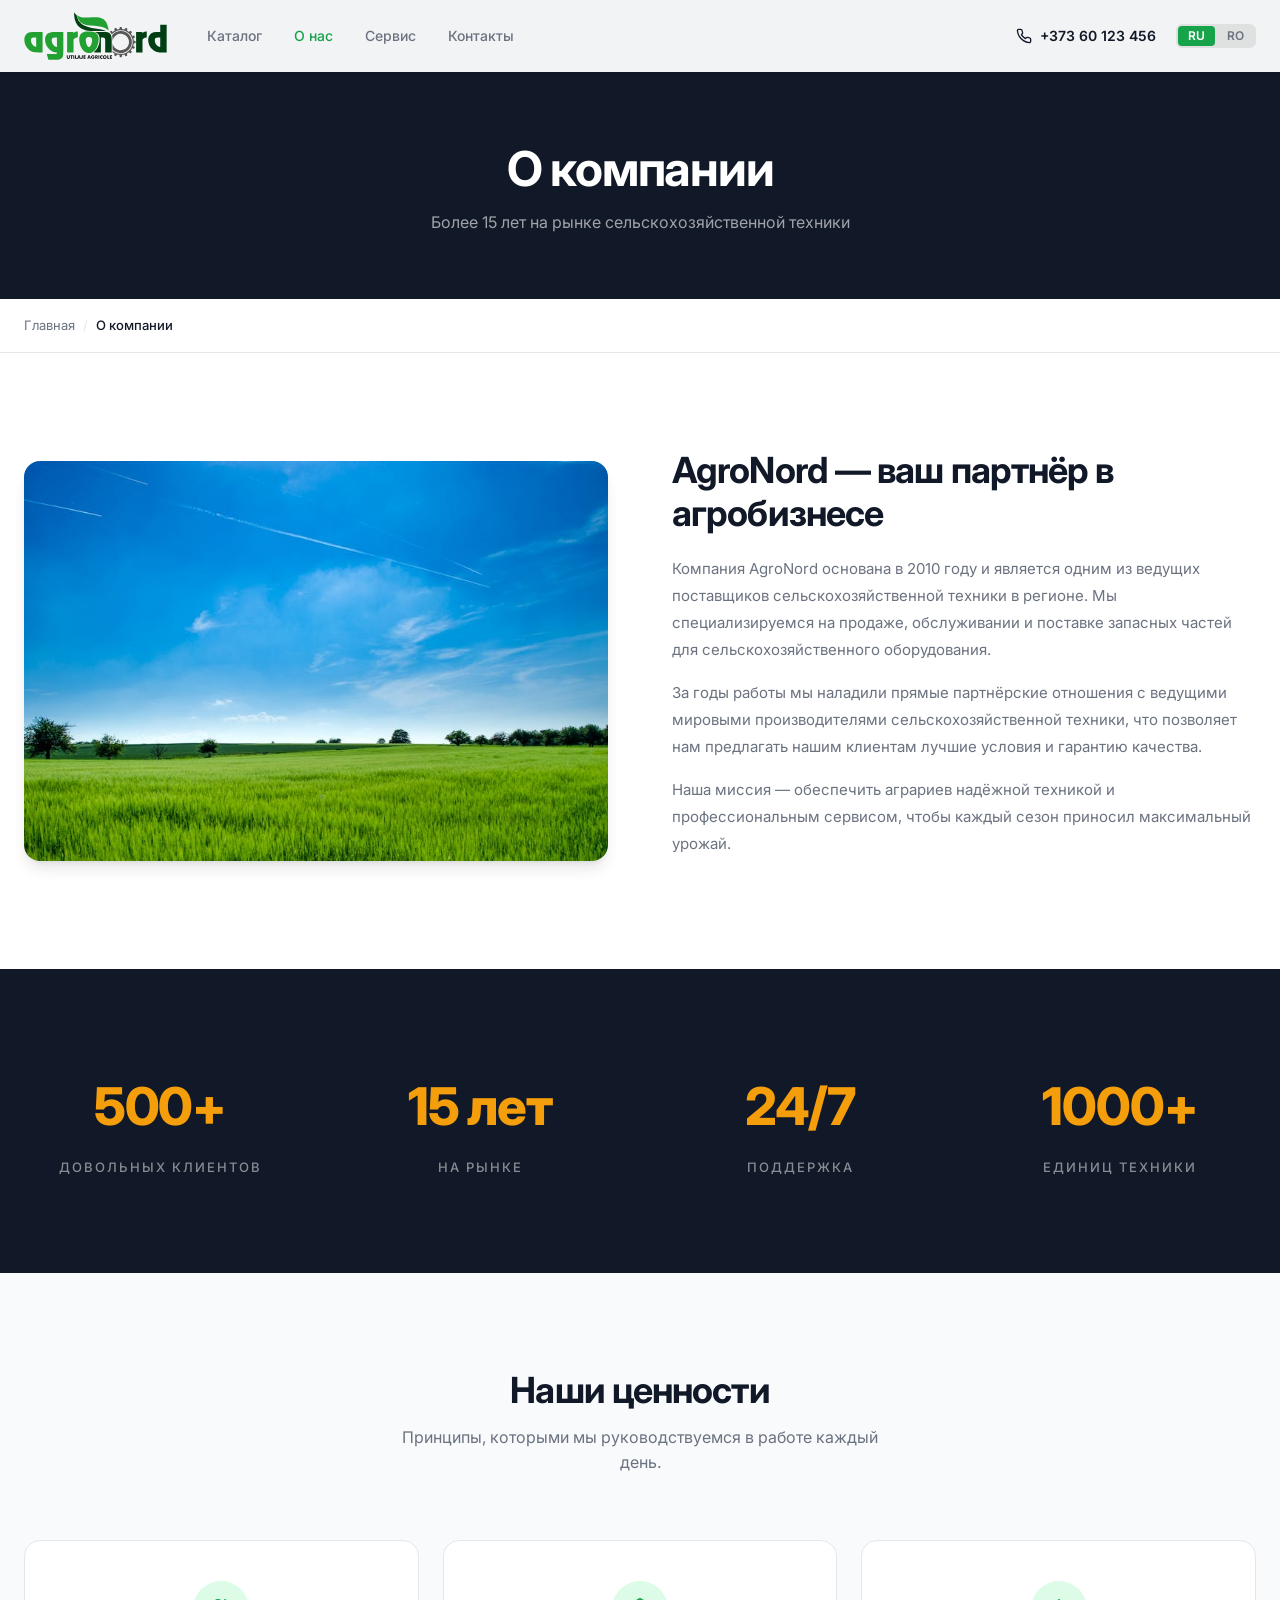
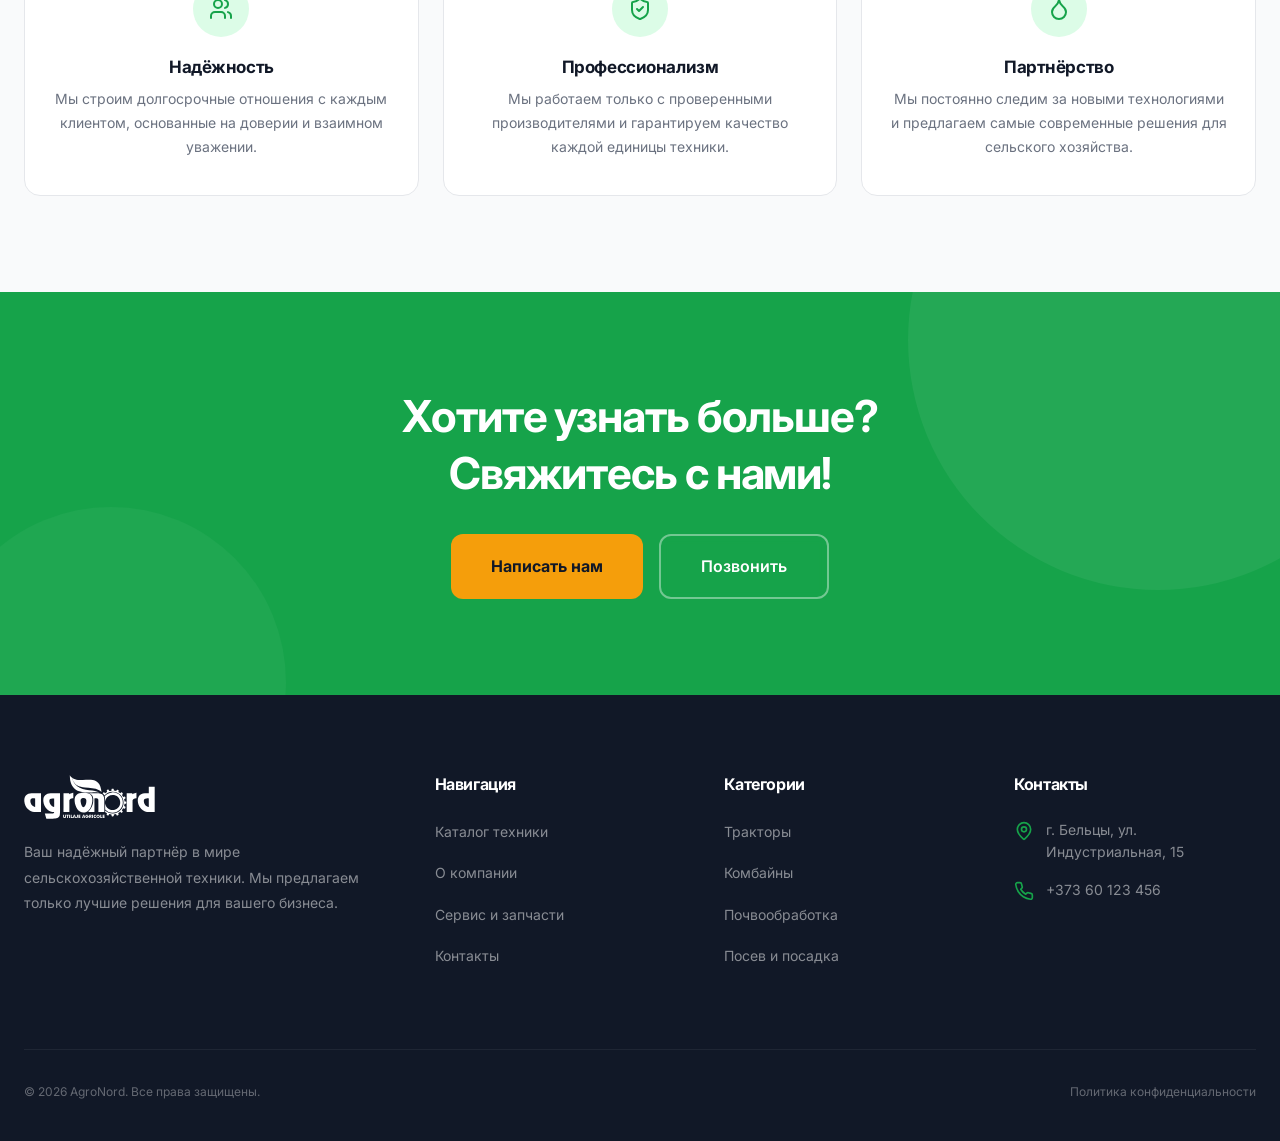
==== about.html @ 4e58a5f3 "Add files via upload" ====
<!DOCTYPE html>
<html lang="ru">
<head>
  <meta charset="UTF-8" />
  <meta name="viewport" content="width=device-width, initial-scale=1.0" />
  <title>О компании — AgroNord</title>
  <meta name="description" content="AgroNord — надёжный поставщик сельскохозяйственной техники. Узнайте о нашей компании, ценностях и опыте.">
  <link rel="icon" href="/public/logo.svg" type="image/svg+xml">
  <link rel="stylesheet" href="/css/style.css" />
</head>
<body>

  <!-- Header -->
  <header class="header scrolled" id="header">
    <div class="container header-inner">
      <div style="display:flex;align-items:center;gap:40px;">
        <a href="/" class="header-logo"><img src="/public/logo.svg" alt="AgroNord" /></a>
        <nav class="header-nav">
          <a href="/catalog.html" data-i18n="nav.catalog">Каталог</a>
          <a href="/about.html" style="color:var(--primary);" data-i18n="nav.about">О нас</a>
          <a href="/service.html" data-i18n="nav.service">Сервис</a>
          <a href="/contacts.html" data-i18n="nav.contacts">Контакты</a>
        </nav>
      </div>
      <div class="header-actions">
        <a href="tel:+37360123456" class="header-phone">
          <svg xmlns="http://www.w3.org/2000/svg" width="16" height="16" viewBox="0 0 24 24" fill="none" stroke="currentColor" stroke-width="2" stroke-linecap="round" stroke-linejoin="round"><path d="M22 16.92v3a2 2 0 0 1-2.18 2 19.79 19.79 0 0 1-8.63-3.07 19.5 19.5 0 0 1-6-6 19.79 19.79 0 0 1-3.07-8.67A2 2 0 0 1 4.11 2h3a2 2 0 0 1 2 1.72 12.84 12.84 0 0 0 .7 2.81 2 2 0 0 1-.45 2.11L8.09 9.91a16 16 0 0 0 6 6l1.27-1.27a2 2 0 0 1 2.11-.45 12.84 12.84 0 0 0 2.81.7A2 2 0 0 1 22 16.92z"/></svg>
          +373 60 123 456
        </a>
        <div class="lang-switch">
          <button class="lang-btn active" data-lang="ru">RU</button>
          <button class="lang-btn" data-lang="ro">RO</button>
        </div>
        <button class="menu-toggle" aria-label="Меню">
          <svg class="menu-icon" xmlns="http://www.w3.org/2000/svg" width="24" height="24" viewBox="0 0 24 24" fill="none" stroke="currentColor" stroke-width="2" stroke-linecap="round" stroke-linejoin="round"><line x1="4" x2="20" y1="12" y2="12"/><line x1="4" x2="20" y1="6" y2="6"/><line x1="4" x2="20" y1="18" y2="18"/></svg>
          <svg class="close-icon" style="display:none" xmlns="http://www.w3.org/2000/svg" width="24" height="24" viewBox="0 0 24 24" fill="none" stroke="currentColor" stroke-width="2" stroke-linecap="round" stroke-linejoin="round"><path d="M18 6 6 18"/><path d="m6 6 12 12"/></svg>
        </button>
      </div>
    </div>
    <div class="mobile-menu">
      <a href="/catalog.html" data-i18n="nav.catalog">Каталог</a>
      <a href="/about.html" data-i18n="nav.about">О нас</a>
      <a href="/service.html" data-i18n="nav.service">Сервис</a>
      <a href="/contacts.html" data-i18n="nav.contacts">Контакты</a>
    <div class="lang-switch" style="margin-top:16px;justify-content:center;">
        <button class="lang-btn active" data-lang="ru">RU</button>
        <button class="lang-btn" data-lang="ro">RO</button>
      </div>
    </div>
  </header>

  <main>
    <section class="page-hero">
      <div class="container">
        <h1 class="fade-up" data-i18n="about.title">О компании</h1>
        <p class="fade-up delay-1" data-i18n="about.subtitle">Более 15 лет на рынке сельскохозяйственной техники</p>
      </div>
    </section>

    <div class="breadcrumbs">
      <div class="container">
        <div class="breadcrumbs-list">
          <a href="/" data-i18n="bc.home">Главная</a>
          <span class="sep">/</span>
          <span class="current" data-i18n="about.title">О компании</span>
        </div>
      </div>
    </div>

    <!-- About -->
    <section class="about-section" style="background:var(--white);">
      <div class="container">
        <div class="about-grid">
          <div class="about-image fade-up">
            <img src="img/about-company.jpg" alt="Наша компания" />
          </div>
          <div class="about-text fade-up delay-1">
            <h2>AgroNord — ваш партнёр в агробизнесе</h2>
            <p>Компания AgroNord основана в 2010 году и является одним из ведущих поставщиков сельскохозяйственной техники в регионе. Мы специализируемся на продаже, обслуживании и поставке запасных частей для сельскохозяйственного оборудования.</p>
            <p>За годы работы мы наладили прямые партнёрские отношения с ведущими мировыми производителями сельскохозяйственной техники, что позволяет нам предлагать нашим клиентам лучшие условия и гарантию качества.</p>
            <p>Наша миссия — обеспечить аграриев надёжной техникой и профессиональным сервисом, чтобы каждый сезон приносил максимальный урожай.</p>
          </div>
        </div>
      </div>
    </section>

    <!-- Stats -->
    <section class="stats">
      <div class="container">
        <div class="stats-grid">
          <div class="fade-up">
            <div class="stat-value">500+</div>
            <div class="stat-label" data-i18n="stat.clients">Довольных клиентов</div>
          </div>
          <div class="fade-up delay-1">
            <div class="stat-value" data-i18n="stat.15years">15 лет</div>
            <div class="stat-label" data-i18n="stat.years">На рынке</div>
          </div>
          <div class="fade-up delay-2">
            <div class="stat-value">24/7</div>
            <div class="stat-label" data-i18n="stat.support">Поддержка</div>
          </div>
          <div class="fade-up delay-3">
            <div class="stat-value">1000+</div>
            <div class="stat-label" data-i18n="stat.units">Единиц техники</div>
          </div>
        </div>
      </div>
    </section>

    <!-- Values -->
    <section class="about-section" style="background:var(--bg);">
      <div class="container">
        <div style="text-align:center;margin-bottom:48px;" class="fade-up">
          <h2 style="font-size:clamp(28px,4vw,36px);margin-bottom:12px;" data-i18n="about.values.title">Наши ценности</h2>
          <p style="color:var(--text-light);max-width:500px;margin:0 auto;">Принципы, которыми мы руководствуемся в работе каждый день.</p>
        </div>
        <div class="values-grid">
          <div class="value-card fade-up">
            <div class="value-card-icon">
              <svg xmlns="http://www.w3.org/2000/svg" width="24" height="24" viewBox="0 0 24 24" fill="none" stroke="currentColor" stroke-width="2" stroke-linecap="round" stroke-linejoin="round"><path d="M16 21v-2a4 4 0 0 0-4-4H6a4 4 0 0 0-4 4v2"/><circle cx="9" cy="7" r="4"/><path d="M22 21v-2a4 4 0 0 0-3-3.87"/><path d="M16 3.13a4 4 0 0 1 0 7.75"/></svg>
            </div>
            <h3 data-i18n="about.val1.title">Клиент на первом месте</h3>
            <p>Мы строим долгосрочные отношения с каждым клиентом, основанные на доверии и взаимном уважении.</p>
          </div>
          <div class="value-card fade-up delay-1">
            <div class="value-card-icon">
              <svg xmlns="http://www.w3.org/2000/svg" width="24" height="24" viewBox="0 0 24 24" fill="none" stroke="currentColor" stroke-width="2" stroke-linecap="round" stroke-linejoin="round"><path d="M20 13c0 5-3.5 7.5-7.66 8.95a1 1 0 0 1-.67-.01C7.5 20.5 4 18 4 13V6a1 1 0 0 1 1-1c2 0 4.5-1.2 6.24-2.72a1.17 1.17 0 0 1 1.52 0C14.51 3.81 17 5 19 5a1 1 0 0 1 1 1z"/><path d="m9 12 2 2 4-4"/></svg>
            </div>
            <h3 data-i18n="about.val2.title">Качество и надёжность</h3>
            <p>Мы работаем только с проверенными производителями и гарантируем качество каждой единицы техники.</p>
          </div>
          <div class="value-card fade-up delay-2">
            <div class="value-card-icon">
              <svg xmlns="http://www.w3.org/2000/svg" width="24" height="24" viewBox="0 0 24 24" fill="none" stroke="currentColor" stroke-width="2" stroke-linecap="round" stroke-linejoin="round"><path d="M12 22a7 7 0 0 0 7-7c0-2-1-3.9-3-5.5s-3.5-4-4-6.5c-.5 2.5-2 4.9-4 6.5C6 11.1 5 13 5 15a7 7 0 0 0 7 7z"/></svg>
            </div>
            <h3 data-i18n="about.val3.title">Инновации</h3>
            <p>Мы постоянно следим за новыми технологиями и предлагаем самые современные решения для сельского хозяйства.</p>
          </div>
        </div>
      </div>
    </section>

    <!-- CTA -->
    <section class="cta">
      <div class="container">
        <div class="cta-inner">
          <h2 class="fade-up" data-i18n="about.cta.title" data-i18n-html>Хотите узнать больше?<br>Свяжитесь с нами!</h2>
          <div class="fade-up delay-1" style="display:flex;gap:16px;justify-content:center;flex-wrap:wrap;">
            <a href="/contacts.html" class="btn btn-accent btn-lg" data-i18n="about.cta.write">Написать нам</a>
            <a href="tel:+37360123456" class="btn btn-white btn-lg" data-i18n="about.cta.call">Позвонить</a>
          </div>
        </div>
      </div>
    </section>
  </main>

  <!-- Footer -->
  <footer class="footer">
    <div class="container">
      <div class="footer-grid">
        <div>
          <a href="/" class="footer-brand"><img src="/public/logo.svg" alt="AgroNord" /></a>
          <p class="footer-desc" data-i18n="footer.desc">Ваш надёжный партнёр в мире сельскохозяйственной техники.</p>
        </div>
        <div>
          <h4 data-i18n="footer.nav">Навигация</h4>
          <ul class="footer-links">
            <li><a href="/catalog.html" data-i18n="footer.nav.catalog">Каталог техники</a></li>
            <li><a href="/about.html" data-i18n="footer.nav.about">О компании</a></li>
            <li><a href="/service.html" data-i18n="footer.nav.service">Сервис и запчасти</a></li>
            <li><a href="/contacts.html" data-i18n="nav.contacts">Контакты</a></li>
          </ul>
        </div>
        <div>
          <h4 data-i18n="footer.categories">Категории</h4>
          <ul class="footer-links">
            <li><a href="/catalog.html?cat=tractors" data-i18n="footer.cat.tractors">Тракторы</a></li>
            <li><a href="/catalog.html?cat=combines" data-i18n="footer.cat.combines">Комбайны</a></li>
            <li><a href="/catalog.html?cat=plows" data-i18n="footer.cat.soil">Почвообработка</a></li>
            <li><a href="/catalog.html?cat=seeders" data-i18n="footer.cat.seeding">Посев и посадка</a></li>
          </ul>
        </div>
        <div>
          <h4 data-i18n="footer.contacts">Контакты</h4>
          <ul class="footer-contact">
            <li>
              <svg xmlns="http://www.w3.org/2000/svg" width="20" height="20" viewBox="0 0 24 24" fill="none" stroke="currentColor" stroke-width="2" stroke-linecap="round" stroke-linejoin="round"><path d="M20 10c0 4.993-5.539 10.193-7.399 11.799a1 1 0 0 1-1.202 0C9.539 20.193 4 14.993 4 10a8 8 0 0 1 16 0"/><circle cx="12" cy="10" r="3"/></svg>
              <span data-i18n="footer.address">г. Бельцы, ул. Индустриальная, 15</span>
            </li>
            <li>
              <svg xmlns="http://www.w3.org/2000/svg" width="20" height="20" viewBox="0 0 24 24" fill="none" stroke="currentColor" stroke-width="2" stroke-linecap="round" stroke-linejoin="round"><path d="M22 16.92v3a2 2 0 0 1-2.18 2 19.79 19.79 0 0 1-8.63-3.07 19.5 19.5 0 0 1-6-6 19.79 19.79 0 0 1-3.07-8.67A2 2 0 0 1 4.11 2h3a2 2 0 0 1 2 1.72 12.84 12.84 0 0 0 .7 2.81 2 2 0 0 1-.45 2.11L8.09 9.91a16 16 0 0 0 6 6l1.27-1.27a2 2 0 0 1 2.11-.45 12.84 12.84 0 0 0 2.81.7A2 2 0 0 1 22 16.92z"/></svg>
              <a href="tel:+37360123456">+373 60 123 456</a>
            </li>
          </ul>
        </div>
      </div>
      <div class="footer-bottom">
        <p data-i18n="footer.copy">&copy; 2026 AgroNord. Все права защищены.</p>
        <div class="footer-bottom-links">
          <a href="#" data-i18n="footer.privacy">Политика конфиденциальности</a>
        </div>
      </div>
    </div>
  </footer>

  <script src="/js/i18n.js"></script>
  <script src="/js/main.js"></script>
</body>
</html>
---- css/style.css ----
/* ===== AgroNord — Design System ===== */
@import url('https://fonts.googleapis.com/css2?family=Inter:wght@300;400;500;600;700;800&display=swap');

/* ---------- CSS Variables ---------- */
:root {
  --primary: #16A34A;
  --primary-dark: #15803D;
  --primary-light: #DCFCE7;
  --primary-50: #F0FDF4;
  --accent: #F59E0B;
  --accent-dark: #D97706;
  --dark: #111827;
  --text: #374151;
  --text-light: #6B7280;
  --border: #E5E7EB;
  --bg: #F9FAFB;
  --white: #FFFFFF;
  --shadow-sm: 0 1px 2px 0 rgba(0,0,0,.05);
  --shadow: 0 1px 3px 0 rgba(0,0,0,.1), 0 1px 2px -1px rgba(0,0,0,.1);
  --shadow-md: 0 4px 6px -1px rgba(0,0,0,.1), 0 2px 4px -2px rgba(0,0,0,.1);
  --shadow-lg: 0 10px 15px -3px rgba(0,0,0,.1), 0 4px 6px -4px rgba(0,0,0,.1);
  --shadow-xl: 0 20px 25px -5px rgba(0,0,0,.1), 0 8px 10px -6px rgba(0,0,0,.1);
  --radius: 12px;
  --radius-lg: 16px;
  --radius-full: 9999px;
  --transition: 300ms cubic-bezier(.4,0,.2,1);
}

/* ---------- Reset & Base ---------- */
*, *::before, *::after { box-sizing: border-box; margin: 0; padding: 0; }

html { scroll-behavior: smooth; -webkit-font-smoothing: antialiased; }

body {
  font-family: 'Inter', system-ui, -apple-system, sans-serif;
  color: var(--text);
  background: var(--bg);
  line-height: 1.6;
  overflow-x: hidden;
}

img { max-width: 100%; height: auto; display: block; }
a { text-decoration: none; color: inherit; transition: color var(--transition); }
ul { list-style: none; }
button { cursor: pointer; border: none; background: none; font-family: inherit; }
input, textarea { font-family: inherit; }

h1, h2, h3, h4, h5, h6 {
  color: var(--dark);
  font-weight: 700;
  line-height: 1.2;
  letter-spacing: -0.025em;
}

/* ---------- Container ---------- */
.container {
  width: 100%;
  max-width: 1280px;
  margin: 0 auto;
  padding: 0 24px;
}

/* ---------- Buttons ---------- */
.btn {
  display: inline-flex;
  align-items: center;
  justify-content: center;
  gap: 8px;
  font-weight: 600;
  font-size: 15px;
  padding: 14px 32px;
  border-radius: var(--radius);
  transition: all var(--transition);
  white-space: nowrap;
}

.btn-primary {
  background: var(--primary);
  color: var(--white);
  box-shadow: 0 1px 2px rgba(22,163,74,.3);
}
.btn-primary:hover {
  background: var(--primary-dark);
  transform: translateY(-2px);
  box-shadow: 0 4px 12px rgba(22,163,74,.35);
}
.btn-primary:active { transform: translateY(0); }

.btn-secondary {
  border: 2px solid var(--primary);
  color: var(--primary);
  background: transparent;
}
.btn-secondary:hover {
  background: var(--primary-50);
}

.btn-white {
  border: 2px solid rgba(255,255,255,.4);
  color: var(--white);
  background: transparent;
  backdrop-filter: blur(4px);
}
.btn-white:hover {
  background: rgba(255,255,255,.1);
  border-color: rgba(255,255,255,.7);
}

.btn-accent {
  background: var(--accent);
  color: var(--dark);
  font-weight: 700;
}
.btn-accent:hover {
  background: var(--accent-dark);
  transform: translateY(-2px);
  box-shadow: 0 4px 12px rgba(245,158,11,.35);
}

.btn-sm { padding: 10px 20px; font-size: 14px; }
.btn-lg { padding: 18px 40px; font-size: 16px; }

/* ---------- Header ---------- */
.header {
  position: fixed;
  top: 0; left: 0; right: 0;
  z-index: 100;
  padding: 20px 0;
  transition: all var(--transition);
}
.header.scrolled {
  background: rgba(255,255,255,.95);
  backdrop-filter: blur(12px);
  box-shadow: var(--shadow);
  padding: 12px 0;
}

.header-inner {
  display: flex;
  align-items: center;
  justify-content: space-between;
}

.header-logo img {
  height: 48px;
  width: auto;
  transition: filter var(--transition);
}
.header:not(.scrolled) .header-logo img {
  filter: brightness(0) invert(1) drop-shadow(0 1px 3px rgba(0,0,0,.4));
}

.header-nav { display: flex; align-items: center; gap: 32px; }
.header-nav a {
  font-size: 14px;
  font-weight: 500;
  transition: color var(--transition);
}
.header:not(.scrolled) .header-nav a { color: rgba(255,255,255,.9); }
.header:not(.scrolled) .header-nav a:hover { color: var(--white); }
.header.scrolled .header-nav a { color: var(--text-light); }
.header.scrolled .header-nav a:hover { color: var(--primary); }

.header-actions { display: flex; align-items: center; gap: 20px; }

.header-phone {
  display: flex;
  align-items: center;
  gap: 8px;
  font-size: 14px;
  font-weight: 600;
}
.header:not(.scrolled) .header-phone { color: var(--white); }
.header.scrolled .header-phone { color: var(--dark); }
.header-phone:hover { color: var(--primary) !important; }

/* Language switcher */
.lang-switch {
  display: flex;
  align-items: center;
  gap: 2px;
  background: rgba(0,0,0,.08);
  border-radius: 6px;
  padding: 2px;
}
.lang-btn {
  padding: 4px 10px;
  font-size: 12px;
  font-weight: 600;
  border-radius: 4px;
  cursor: pointer;
  transition: all var(--transition);
  text-transform: uppercase;
  line-height: 1;
  border: none;
  background: transparent;
}
.header:not(.scrolled) .lang-btn { color: rgba(255,255,255,.7); }
.header:not(.scrolled) .lang-btn.active { background: var(--white); color: var(--dark); }
.header:not(.scrolled) .lang-btn:hover:not(.active) { color: var(--white); }
.header.scrolled .lang-btn { color: var(--text-light); }
.header.scrolled .lang-btn.active { background: var(--primary); color: var(--white); }
.header.scrolled .lang-btn:hover:not(.active) { color: var(--dark); }
.header:not(.scrolled) .lang-switch { background: rgba(255,255,255,.15); }

.header-fav {
  position: relative;
  display: flex;
  align-items: center;
}
.header:not(.scrolled) .header-fav svg { color: var(--white); }
.header.scrolled .header-fav svg { color: var(--dark); }
.header-fav:hover svg { color: var(--primary) !important; }

.header-fav-badge {
  position: absolute;
  top: -6px; right: -6px;
  width: 18px; height: 18px;
  border-radius: 50%;
  background: var(--accent);
  color: var(--dark);
  font-size: 10px;
  font-weight: 700;
  display: flex;
  align-items: center;
  justify-content: center;
}

/* Mobile menu toggle */
.menu-toggle {
  display: none;
  padding: 8px;
}
.menu-toggle svg {
  width: 24px; height: 24px;
  transition: color var(--transition);
}
.header:not(.scrolled) .menu-toggle svg { color: var(--white); }
.header.scrolled .menu-toggle svg { color: var(--dark); }

/* Mobile menu */
.mobile-menu {
  display: none;
  position: absolute;
  top: 100%; left: 0; right: 0;
  background: var(--white);
  box-shadow: var(--shadow-lg);
  border-top: 1px solid var(--border);
  padding: 24px;
  transform: translateY(-10px);
  opacity: 0;
  transition: all var(--transition);
  pointer-events: none;
}
.mobile-menu.open {
  transform: translateY(0);
  opacity: 1;
  pointer-events: all;
}
.mobile-menu a {
  display: block;
  padding: 12px 0;
  font-size: 16px;
  font-weight: 500;
  color: var(--dark);
  border-bottom: 1px solid var(--border);
}
.mobile-menu a:last-child { border-bottom: none; }
.mobile-menu a:hover { color: var(--primary); }
.mobile-menu-footer {
  display: flex;
  align-items: center;
  justify-content: space-between;
  padding-top: 16px;
  margin-top: 8px;
  border-top: 1px solid var(--border);
}

/* ---------- Hero ---------- */
.hero {
  position: relative;
  min-height: 100vh;
  display: flex;
  align-items: center;
  justify-content: center;
  overflow: hidden;
  background: var(--dark);
}
.hero-bg {
  position: absolute;
  inset: 0;
}
.hero-bg img {
  width: 100%; height: 100%;
  object-fit: cover;
  opacity: .55;
}
.hero-bg::after {
  content: '';
  position: absolute;
  inset: 0;
  background: linear-gradient(180deg, rgba(17,24,39,.5) 0%, transparent 40%, rgba(17,24,39,.7) 100%);
}
.hero-content {
  position: relative;
  z-index: 2;
  text-align: center;
  padding: 0 24px;
  max-width: 800px;
}
.hero-content h1 {
  font-size: clamp(40px, 8vw, 80px);
  font-weight: 800;
  color: var(--white);
  margin-bottom: 16px;
  letter-spacing: -0.03em;
}
.hero-content p {
  font-size: clamp(18px, 2.5vw, 24px);
  color: rgba(255,255,255,.85);
  margin-bottom: 40px;
  font-weight: 300;
  line-height: 1.5;
}
.hero-buttons {
  display: flex;
  flex-wrap: wrap;
  gap: 16px;
  justify-content: center;
}

.scroll-indicator {
  position: absolute;
  bottom: 40px;
  left: 50%;
  transform: translateX(-50%);
  z-index: 2;
  display: flex;
  flex-direction: column;
  align-items: center;
  gap: 8px;
  color: rgba(255,255,255,.5);
}
.scroll-indicator span {
  font-size: 10px;
  text-transform: uppercase;
  letter-spacing: 3px;
  font-weight: 600;
}
.scroll-indicator svg {
  animation: bounce 2s infinite;
}

@keyframes bounce {
  0%, 100% { transform: translateY(0); }
  50% { transform: translateY(8px); }
}

/* ---------- Quick Nav / Categories ---------- */
.quick-nav {
  padding: 48px 0;
  background: var(--white);
  border-bottom: 1px solid var(--border);
}
.quick-nav-grid {
  display: flex;
  flex-wrap: wrap;
  justify-content: center;
  gap: 32px;
}
.quick-nav-item {
  display: flex;
  flex-direction: column;
  align-items: center;
  gap: 12px;
  cursor: pointer;
  text-decoration: none;
}
.quick-nav-icon {
  width: 64px; height: 64px;
  border-radius: 50%;
  background: var(--bg);
  display: flex;
  align-items: center;
  justify-content: center;
  transition: all var(--transition);
  border: 2px solid transparent;
}
.quick-nav-icon svg { width: 28px; height: 28px; color: var(--text-light); transition: color var(--transition); }
.quick-nav-item:hover .quick-nav-icon,
.quick-nav-item.active .quick-nav-icon {
  background: var(--primary);
  border-color: var(--primary);
  box-shadow: 0 4px 12px rgba(22,163,74,.25);
}
.quick-nav-item:hover .quick-nav-icon svg,
.quick-nav-item.active .quick-nav-icon svg { color: var(--white); }
.quick-nav-item span {
  font-size: 13px;
  font-weight: 600;
  color: var(--dark);
  transition: color var(--transition);
}
.quick-nav-item:hover span,
.quick-nav-item.active span { color: var(--primary); }

/* ---------- Section Headings ---------- */
.section { padding: 96px 0; }
.section-header {
  display: flex;
  align-items: flex-end;
  justify-content: space-between;
  margin-bottom: 48px;
  gap: 24px;
}
.section-header h2 {
  font-size: clamp(28px, 4vw, 40px);
  margin-bottom: 12px;
}
.section-header p {
  color: var(--text-light);
  max-width: 500px;
  font-size: 16px;
}
.section-header .section-link {
  font-weight: 700;
  color: var(--primary);
  white-space: nowrap;
  display: flex;
  align-items: center;
  gap: 6px;
  transition: gap var(--transition);
}
.section-header .section-link:hover { gap: 10px; }

/* ---------- Featured Products (Bento Grid) ---------- */
.featured-grid {
  display: grid;
  grid-template-columns: 1fr 1fr;
  gap: 24px;
}
.featured-card {
  position: relative;
  overflow: hidden;
  border-radius: var(--radius-lg);
  cursor: pointer;
}
.featured-card.large {
  grid-row: span 2;
  min-height: 600px;
}
.featured-card:not(.large) { min-height: 280px; }
.featured-card img {
  width: 100%; height: 100%;
  object-fit: cover;
  transition: transform .7s ease;
}
.featured-card:hover img { transform: scale(1.08); }
.featured-card::after {
  content: '';
  position: absolute;
  inset: 0;
  background: linear-gradient(to top, rgba(17,24,39,.8) 0%, rgba(17,24,39,.15) 50%, transparent 100%);
}
.featured-card-content {
  position: absolute;
  bottom: 0; left: 0; right: 0;
  padding: 32px;
  z-index: 2;
  color: var(--white);
}
.featured-card-content h3 {
  font-size: 24px;
  color: var(--white);
  margin-bottom: 8px;
}
.featured-card-content p {
  font-size: 14px;
  color: rgba(255,255,255,.75);
  max-width: 400px;
  opacity: 0;
  transform: translateY(8px);
  transition: all var(--transition);
}
.featured-card:hover .featured-card-content p {
  opacity: 1;
  transform: translateY(0);
}
.featured-card-link {
  display: inline-flex;
  align-items: center;
  gap: 8px;
  margin-top: 16px;
  color: var(--accent);
  font-weight: 600;
  font-size: 14px;
}
.featured-card-link::after {
  content: '';
  display: block;
  width: 16px; height: 2px;
  background: var(--accent);
  transition: width var(--transition);
}
.featured-card:hover .featured-card-link::after { width: 32px; }

/* ---------- Product Cards ---------- */
.products-grid {
  display: grid;
  grid-template-columns: repeat(4, 1fr);
  gap: 24px;
}
.product-card {
  cursor: pointer;
  text-decoration: none;
  display: block;
}
.product-card-image {
  position: relative;
  aspect-ratio: 1;
  border-radius: var(--radius);
  overflow: hidden;
  background: var(--bg);
  margin-bottom: 16px;
  box-shadow: var(--shadow-sm);
  transition: box-shadow var(--transition);
}
.product-card:hover .product-card-image { box-shadow: var(--shadow-md); }
.product-card-image img {
  width: 100%; height: 100%;
  object-fit: cover;
  transition: transform .5s ease;
}
.product-card:hover .product-card-image img { transform: scale(1.05); }

.product-card-fav {
  position: absolute;
  top: 12px; right: 12px;
  width: 36px; height: 36px;
  border-radius: 50%;
  background: rgba(255,255,255,.85);
  backdrop-filter: blur(4px);
  display: flex;
  align-items: center;
  justify-content: center;
  transition: all var(--transition);
  z-index: 3;
}
.product-card-fav svg { width: 16px; height: 16px; color: var(--text-light); }
.product-card-fav:hover { background: var(--white); }
.product-card-fav:hover svg { color: #EF4444; }

.product-card-overlay {
  position: absolute;
  inset: 0;
  background: rgba(17,24,39,.25);
  display: flex;
  align-items: center;
  justify-content: center;
  opacity: 0;
  transition: opacity var(--transition);
  z-index: 2;
}
.product-card:hover .product-card-overlay { opacity: 1; }
.product-card-overlay .btn {
  transform: translateY(8px);
  transition: transform var(--transition);
}
.product-card:hover .product-card-overlay .btn { transform: translateY(0); }

.product-card h3 {
  font-size: 15px;
  font-weight: 600;
  color: var(--dark);
  transition: color var(--transition);
  line-height: 1.4;
}
.product-card:hover h3 { color: var(--primary); }

.product-card-price {
  font-size: 14px;
  color: var(--primary);
  font-weight: 700;
  margin-top: 4px;
}

/* ---------- Stats ---------- */
.stats {
  padding: 96px 0;
  background: var(--dark);
  color: var(--white);
}
.stats-grid {
  display: grid;
  grid-template-columns: repeat(4, 1fr);
  gap: 48px;
  text-align: center;
}
.stat-value {
  font-size: clamp(36px, 5vw, 52px);
  font-weight: 800;
  color: var(--accent);
  margin-bottom: 8px;
  letter-spacing: -0.02em;
}
.stat-label {
  font-size: 13px;
  color: rgba(255,255,255,.5);
  text-transform: uppercase;
  letter-spacing: 2px;
  font-weight: 500;
}

/* ---------- Advantages ---------- */
.advantages-grid {
  display: grid;
  grid-template-columns: repeat(4, 1fr);
  gap: 24px;
}
.advantage-card {
  padding: 32px;
  border-radius: var(--radius-lg);
  background: var(--white);
  border: 1px solid var(--border);
  transition: all var(--transition);
}
.advantage-card:hover {
  transform: translateY(-6px);
  box-shadow: var(--shadow-lg);
}
.advantage-icon {
  width: 52px; height: 52px;
  border-radius: var(--radius);
  background: var(--primary-light);
  display: flex;
  align-items: center;
  justify-content: center;
  margin-bottom: 20px;
}
.advantage-icon svg { width: 24px; height: 24px; color: var(--primary); }
.advantage-card h3 {
  font-size: 18px;
  margin-bottom: 10px;
}
.advantage-card p {
  font-size: 14px;
  color: var(--text-light);
  line-height: 1.7;
}

/* ---------- CTA ---------- */
.cta {
  padding: 96px 0;
  background: var(--primary);
  color: var(--white);
  position: relative;
  overflow: hidden;
}
.cta::before {
  content: '';
  position: absolute;
  top: -50%; right: -10%;
  width: 500px; height: 500px;
  border-radius: 50%;
  background: rgba(255,255,255,.06);
}
.cta::after {
  content: '';
  position: absolute;
  bottom: -40%; left: -5%;
  width: 350px; height: 350px;
  border-radius: 50%;
  background: rgba(255,255,255,.04);
}
.cta-inner {
  position: relative;
  z-index: 2;
  max-width: 800px;
  margin: 0 auto;
  text-align: center;
}
.cta-inner h2 {
  font-size: clamp(24px, 4vw, 44px);
  color: var(--white);
  margin-bottom: 32px;
  line-height: 1.3;
}
.cta-form {
  display: flex;
  flex-wrap: wrap;
  gap: 16px;
  justify-content: center;
}
.cta-input {
  width: 240px;
  padding: 16px 24px;
  border-radius: var(--radius);
  border: 1px solid rgba(255,255,255,.25);
  background: rgba(255,255,255,.1);
  color: var(--white);
  font-size: 15px;
  outline: none;
  transition: all var(--transition);
  backdrop-filter: blur(4px);
}
.cta-input::placeholder { color: rgba(255,255,255,.55); }
.cta-input:focus {
  background: rgba(255,255,255,.18);
  border-color: rgba(255,255,255,.5);
}
.cta-disclaimer {
  margin-top: 24px;
  font-size: 12px;
  color: rgba(255,255,255,.5);
}

/* ---------- Footer ---------- */
.footer {
  background: var(--dark);
  color: var(--white);
  padding-top: 80px;
  padding-bottom: 40px;
}
.footer-grid {
  display: grid;
  grid-template-columns: 1.5fr 1fr 1fr 1fr;
  gap: 48px;
  margin-bottom: 64px;
}
.footer-brand {
  display: block;
  margin-bottom: 20px;
}
.footer-brand img {
  height: 44px;
  width: auto;
  filter: brightness(0) invert(1);
}
.footer-desc {
  font-size: 14px;
  color: rgba(255,255,255,.5);
  line-height: 1.8;
  margin-bottom: 24px;
}
.footer-socials {
  display: flex;
  gap: 12px;
}
.footer-socials a {
  width: 40px; height: 40px;
  border-radius: var(--radius);
  background: rgba(255,255,255,.06);
  display: flex;
  align-items: center;
  justify-content: center;
  transition: all var(--transition);
}
.footer-socials a:hover { background: var(--primary); }
.footer-socials a svg { width: 18px; height: 18px; }

.footer h4 {
  font-size: 16px;
  font-weight: 700;
  color: var(--white);
  margin-bottom: 24px;
}
.footer-links li { margin-bottom: 16px; }
.footer-links a {
  font-size: 14px;
  color: rgba(255,255,255,.5);
  transition: color var(--transition);
}
.footer-links a:hover { color: var(--primary); }

.footer-contact li {
  display: flex;
  align-items: flex-start;
  gap: 12px;
  margin-bottom: 16px;
}
.footer-contact li svg {
  width: 20px; height: 20px;
  color: var(--primary);
  flex-shrink: 0;
  margin-top: 2px;
}
.footer-contact li span,
.footer-contact li a {
  font-size: 14px;
  color: rgba(255,255,255,.5);
}
.footer-contact li a:hover { color: var(--primary); }

.footer-bottom {
  border-top: 1px solid rgba(255,255,255,.06);
  padding-top: 32px;
  display: flex;
  align-items: center;
  justify-content: space-between;
  gap: 24px;
  flex-wrap: wrap;
}
.footer-bottom p {
  font-size: 12px;
  color: rgba(255,255,255,.35);
}
.footer-bottom-links {
  display: flex;
  gap: 32px;
}
.footer-bottom-links a {
  font-size: 12px;
  color: rgba(255,255,255,.35);
}
.footer-bottom-links a:hover { color: var(--white); }

/* ---------- Page Header (inner pages) ---------- */
.page-hero {
  background: var(--dark);
  padding: 140px 0 64px;
  text-align: center;
}
.page-hero h1 {
  color: var(--white);
  font-size: clamp(32px, 5vw, 48px);
  margin-bottom: 12px;
}
.page-hero p {
  color: rgba(255,255,255,.6);
  font-size: 16px;
}

/* Breadcrumbs */
.breadcrumbs {
  padding: 16px 0;
  background: var(--white);
  border-bottom: 1px solid var(--border);
}
.breadcrumbs-list {
  display: flex;
  align-items: center;
  gap: 8px;
  font-size: 13px;
  color: var(--text-light);
}
.breadcrumbs-list a { color: var(--text-light); }
.breadcrumbs-list a:hover { color: var(--primary); }
.breadcrumbs-list .sep { color: var(--border); }
.breadcrumbs-list .current { color: var(--dark); font-weight: 500; }

/* ---------- Catalog Page ---------- */
.catalog-filters {
  display: flex;
  flex-wrap: wrap;
  gap: 8px;
  margin-bottom: 40px;
  padding: 20px 0;
  border-bottom: 2px solid var(--border);
}
.filter-btn {
  padding: 12px 28px;
  border-radius: 0;
  font-size: 14px;
  font-weight: 600;
  color: var(--text-light);
  background: transparent;
  border: none;
  border-bottom: 3px solid transparent;
  transition: all var(--transition);
  cursor: pointer;
  position: relative;
  margin-bottom: -2px;
  letter-spacing: 0.01em;
}
.filter-btn:hover {
  color: var(--dark);
}
.filter-btn.active {
  color: var(--primary);
  border-bottom-color: var(--primary);
  background: transparent;
}

/* ---------- Product Detail ---------- */
.product-detail {
  padding: 48px 0 96px;
}
.product-detail-grid {
  display: grid;
  grid-template-columns: 1fr 1fr;
  gap: 64px;
  align-items: start;
}
.product-gallery {
  position: relative;
  border-radius: var(--radius-lg);
  overflow: hidden;
  background: var(--bg);
}
.product-gallery img {
  width: 100%; height: auto;
  aspect-ratio: 1;
  object-fit: cover;
}
.product-gallery-thumbs {
  display: flex;
  gap: 12px;
  margin-top: 16px;
}
.product-gallery-thumb {
  width: 80px; height: 80px;
  border-radius: 8px;
  overflow: hidden;
  cursor: pointer;
  border: 2px solid transparent;
  transition: border-color var(--transition);
}
.product-gallery-thumb.active,
.product-gallery-thumb:hover { border-color: var(--primary); }
.product-gallery-thumb img {
  width: 100%; height: 100%;
  object-fit: cover;
}

.product-info h1 {
  font-size: 32px;
  margin-bottom: 16px;
}
.product-info .product-category {
  font-size: 13px;
  color: var(--primary);
  font-weight: 600;
  text-transform: uppercase;
  letter-spacing: 1px;
  margin-bottom: 12px;
}
.product-price {
  font-size: 28px;
  font-weight: 800;
  color: var(--primary);
  margin-bottom: 24px;
}
.product-description {
  font-size: 15px;
  color: var(--text-light);
  line-height: 1.8;
  margin-bottom: 32px;
}
.product-specs {
  margin-bottom: 32px;
}
.product-specs h3 {
  font-size: 16px;
  margin-bottom: 16px;
}
.product-specs table {
  width: 100%;
  border-collapse: collapse;
}
.product-specs td {
  padding: 12px 0;
  font-size: 14px;
  border-bottom: 1px solid var(--border);
}
.product-specs td:first-child {
  color: var(--text-light);
  width: 40%;
}
.product-specs td:last-child {
  color: var(--dark);
  font-weight: 500;
}

.product-actions {
  display: flex;
  gap: 16px;
  flex-wrap: wrap;
}

/* ---------- About Page ---------- */
.about-section {
  padding: 96px 0;
}
.about-grid {
  display: grid;
  grid-template-columns: 1fr 1fr;
  gap: 64px;
  align-items: center;
}
.about-image {
  border-radius: var(--radius-lg);
  overflow: hidden;
  box-shadow: var(--shadow-lg);
}
.about-image img {
  width: 100%; height: 400px;
  object-fit: cover;
}
.about-text h2 {
  font-size: 36px;
  margin-bottom: 20px;
}
.about-text p {
  font-size: 15px;
  color: var(--text-light);
  line-height: 1.8;
  margin-bottom: 16px;
}

.values-grid {
  display: grid;
  grid-template-columns: repeat(3, 1fr);
  gap: 24px;
  margin-top: 64px;
}
.value-card {
  text-align: center;
  padding: 40px 28px 36px;
  border-radius: var(--radius-lg);
  background: var(--white);
  border: 1px solid var(--border);
  transition: all var(--transition);
}
.value-card:hover {
  transform: translateY(-6px);
  box-shadow: var(--shadow-lg);
}
.value-card-icon {
  width: 56px; height: 56px;
  border-radius: 50%;
  background: var(--primary-light);
  display: flex;
  align-items: center;
  justify-content: center;
  margin: 0 auto 20px;
}
.value-card-icon svg { width: 24px; height: 24px; color: var(--primary); }
.value-card h3 { font-size: 17px; margin-bottom: 10px; }
.value-card p { font-size: 14px; color: var(--text-light); line-height: 1.7; }

/* ---------- Service Page ---------- */
.services-grid {
  display: grid;
  grid-template-columns: repeat(3, 1fr);
  gap: 24px;
}
.service-card {
  text-align: center;
  padding: 40px 28px;
  border-radius: var(--radius-lg);
  background: var(--white);
  border: 1px solid var(--border);
  transition: all var(--transition);
}
.service-card:hover {
  transform: translateY(-6px);
  box-shadow: var(--shadow-lg);
}
.service-card-icon {
  width: 64px; height: 64px;
  border-radius: 50%;
  background: var(--primary-light);
  display: flex;
  align-items: center;
  justify-content: center;
  margin: 0 auto 24px;
}
.service-card-icon svg { width: 28px; height: 28px; color: var(--primary); }
.service-card h3 { font-size: 18px; margin-bottom: 12px; }
.service-card p { font-size: 14px; color: var(--text-light); line-height: 1.7; }

/* ---------- Contacts Page ---------- */
.contacts-grid {
  display: grid;
  grid-template-columns: 1fr 1fr;
  gap: 64px;
  align-items: start;
}
.contact-form {
  background: var(--white);
  padding: 40px;
  border-radius: var(--radius-lg);
  box-shadow: var(--shadow);
  border: 1px solid var(--border);
}
.contact-form h3 {
  font-size: 24px;
  margin-bottom: 24px;
}
.form-group {
  margin-bottom: 20px;
}
.form-group label {
  display: block;
  font-size: 14px;
  font-weight: 500;
  color: var(--dark);
  margin-bottom: 8px;
}
.form-input {
  width: 100%;
  padding: 14px 16px;
  border: 1px solid var(--border);
  border-radius: var(--radius);
  font-size: 15px;
  color: var(--dark);
  outline: none;
  transition: border-color var(--transition);
  background: var(--bg);
}
.form-input:focus {
  border-color: var(--primary);
  background: var(--white);
}
textarea.form-input {
  resize: vertical;
  min-height: 120px;
}

.contact-info-cards {
  display: flex;
  flex-direction: column;
  gap: 24px;
}
.contact-info-card {
  display: flex;
  align-items: flex-start;
  gap: 20px;
  padding: 24px;
  border-radius: var(--radius-lg);
  background: var(--white);
  border: 1px solid var(--border);
}
.contact-info-icon {
  width: 48px; height: 48px;
  border-radius: var(--radius);
  background: var(--primary-light);
  display: flex;
  align-items: center;
  justify-content: center;
  flex-shrink: 0;
}
.contact-info-icon svg { width: 22px; height: 22px; color: var(--primary); }
.contact-info-card h4 {
  font-size: 15px;
  margin-bottom: 4px;
}
.contact-info-card p,
.contact-info-card a {
  font-size: 14px;
  color: var(--text-light);
}
.contact-info-card a:hover { color: var(--primary); }

.map-placeholder {
  margin-top: 40px;
  height: 300px;
  border-radius: var(--radius-lg);
  overflow: hidden;
  background: var(--border);
  display: flex;
  align-items: center;
  justify-content: center;
  color: var(--text-light);
  font-size: 14px;
}

/* ---------- Scroll Animations ---------- */
.fade-up {
  opacity: 0;
  transform: translateY(24px);
  transition: opacity .6s ease, transform .6s ease;
}
.fade-up.visible {
  opacity: 1;
  transform: translateY(0);
}
.fade-up.delay-1 { transition-delay: .1s; }
.fade-up.delay-2 { transition-delay: .2s; }
.fade-up.delay-3 { transition-delay: .3s; }
.fade-up.delay-4 { transition-delay: .4s; }
.fade-up.delay-5 { transition-delay: .5s; }

/* ---------- Responsive ---------- */
@media (max-width: 1024px) {
  .featured-grid { grid-template-columns: 1fr; }
  .featured-card.large { min-height: 400px; grid-row: span 1; }
  .products-grid { grid-template-columns: repeat(3, 1fr); }
  .advantages-grid { grid-template-columns: repeat(2, 1fr); }
  .stats-grid { grid-template-columns: repeat(2, 1fr); gap: 32px; }
  .footer-grid { grid-template-columns: repeat(2, 1fr); }
  .product-detail-grid { grid-template-columns: 1fr; gap: 40px; }
  .about-grid { grid-template-columns: 1fr; gap: 40px; }
  .contacts-grid { grid-template-columns: 1fr; }
  .services-grid { grid-template-columns: repeat(2, 1fr); }
  .values-grid { grid-template-columns: repeat(2, 1fr); }
}

@media (max-width: 768px) {
  .container { padding: 0 16px; }
  .section { padding: 64px 0; }

  .header-nav,
  .header-actions .header-phone,
  .header-actions .header-fav { display: none; }
  .menu-toggle { display: flex; }
  .mobile-menu { display: block; }

  .hero-content h1 { font-size: 36px; }
  .hero-buttons { flex-direction: column; align-items: stretch; }
  .hero-buttons .btn { width: 100%; }

  .quick-nav-grid { gap: 20px; }
  .quick-nav-icon { width: 52px; height: 52px; }
  .quick-nav-icon svg { width: 22px; height: 22px; }

  .section-header { flex-direction: column; align-items: flex-start; }
  .section-header .section-link { display: none; }

  .products-grid { grid-template-columns: repeat(2, 1fr); gap: 16px; }
  .advantages-grid { grid-template-columns: 1fr; }
  .stats-grid { gap: 24px; }
  .footer-grid { grid-template-columns: 1fr; gap: 32px; }

  .cta-form { flex-direction: column; align-items: stretch; }
  .cta-input { width: 100%; }

  .services-grid { grid-template-columns: 1fr; }
  .values-grid { grid-template-columns: 1fr; }

  .footer-bottom { flex-direction: column; text-align: center; }
}

@media (max-width: 480px) {
  .products-grid { grid-template-columns: 1fr; }
  .featured-card:not(.large) { min-height: 220px; }
}
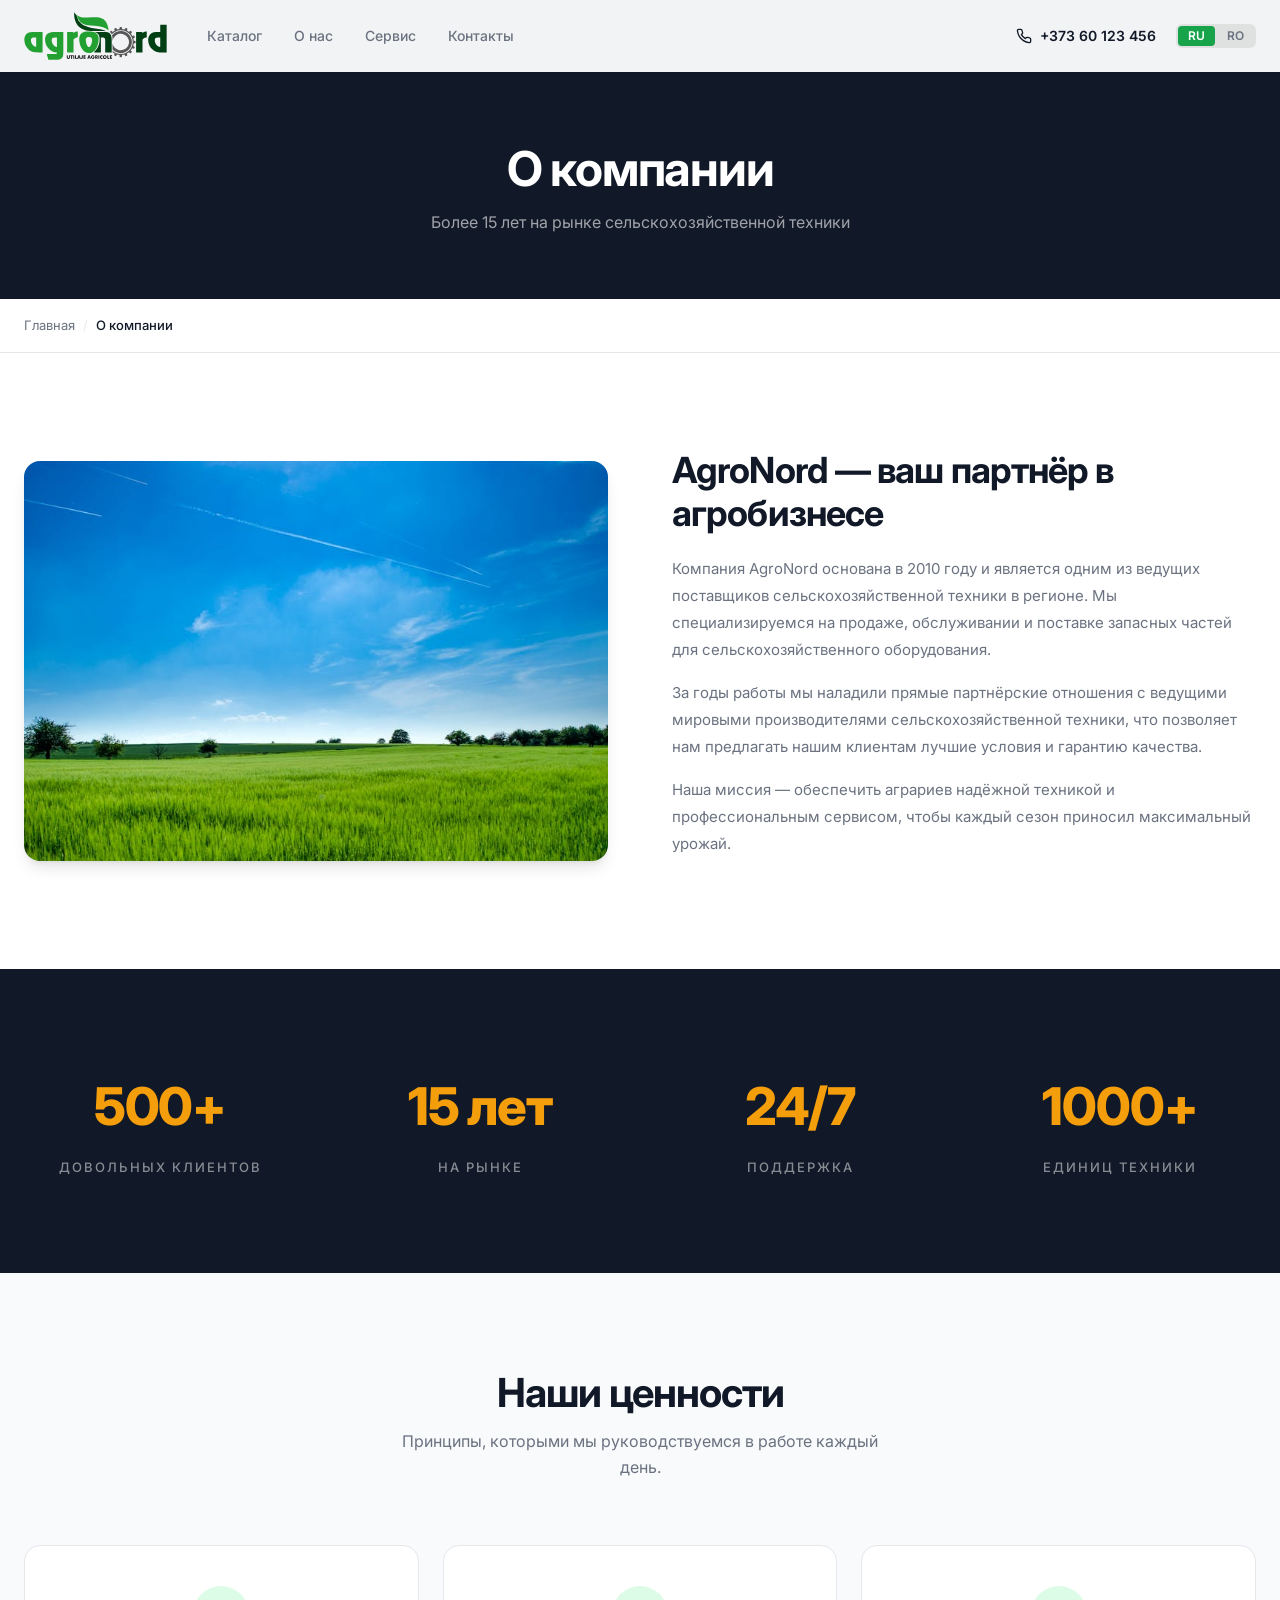
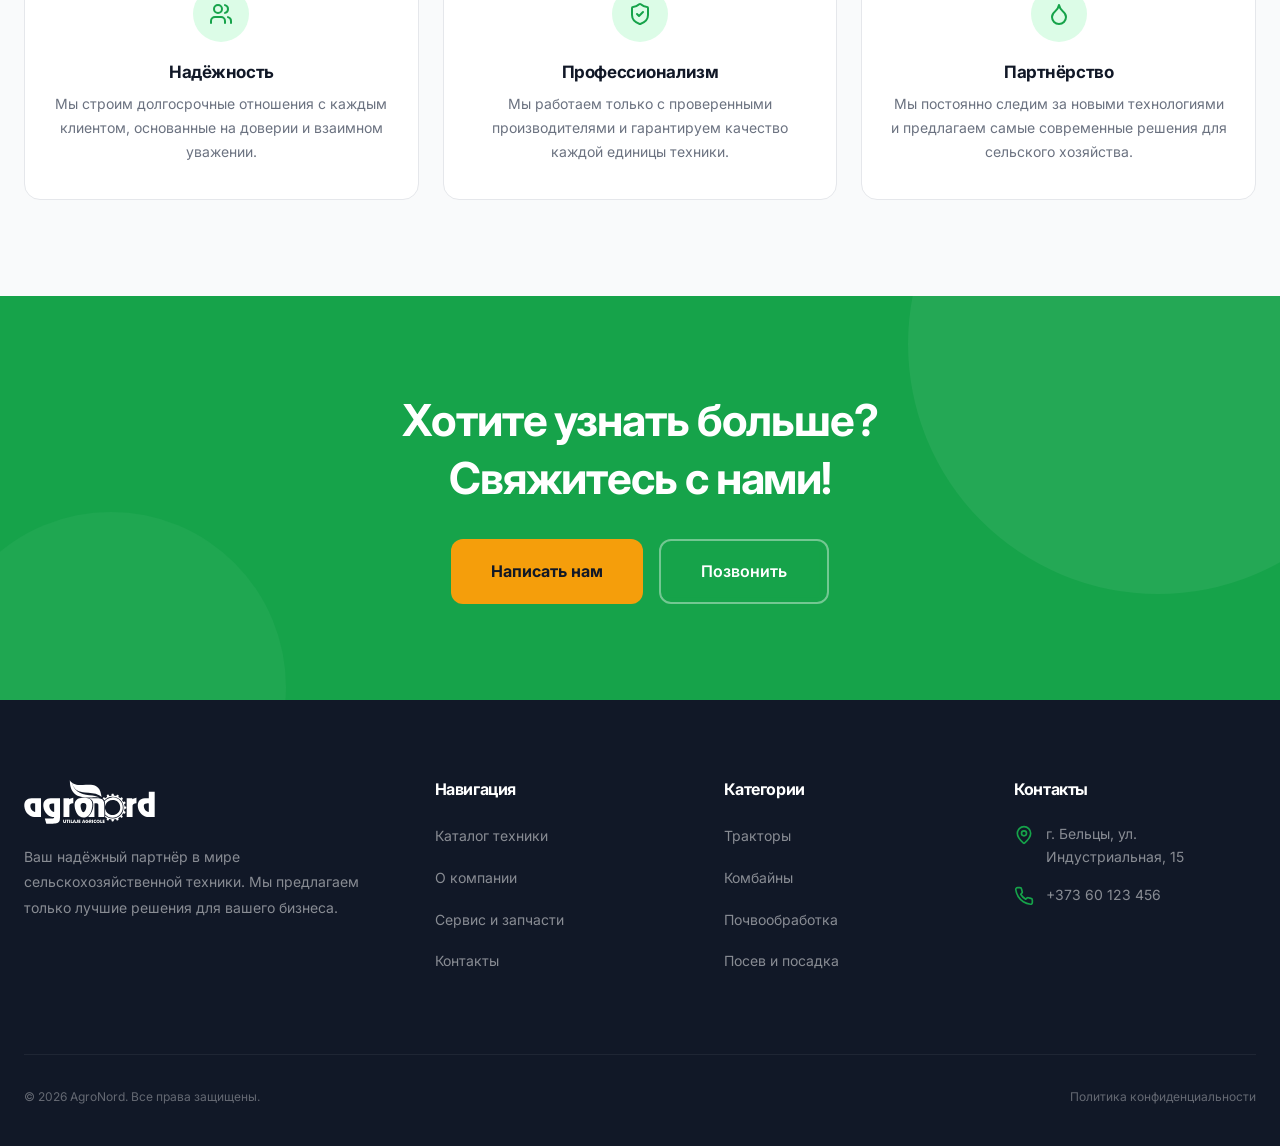
==== commit faa2b376: "style: полный проход по дизайн-системе — ни одного инлайнового style Второй проход по запросу «макси" ====
--- a/about.html
+++ b/about.html
@@ -5,21 +5,21 @@
   <meta name="viewport" content="width=device-width, initial-scale=1.0" />
   <title>О компании — AgroNord</title>
   <meta name="description" content="AgroNord — надёжный поставщик сельскохозяйственной техники. Узнайте о нашей компании, ценностях и опыте.">
-  <link rel="icon" href="/public/logo.svg" type="image/svg+xml">
-  <link rel="stylesheet" href="/css/style.css" />
+  <link rel="icon" href="public/logo.svg" type="image/svg+xml">
+  <link rel="stylesheet" href="css/style.css" />
 </head>
 <body>
 
   <!-- Header -->
   <header class="header scrolled" id="header">
     <div class="container header-inner">
-      <div style="display:flex;align-items:center;gap:40px;">
-        <a href="/" class="header-logo"><img src="/public/logo.svg" alt="AgroNord" /></a>
+      <div class="header-left">
+        <a href="index.html" class="header-logo"><img src="public/logo.svg" alt="AgroNord" /></a>
         <nav class="header-nav">
-          <a href="/catalog.html" data-i18n="nav.catalog">Каталог</a>
-          <a href="/about.html" style="color:var(--primary);" data-i18n="nav.about">О нас</a>
-          <a href="/service.html" data-i18n="nav.service">Сервис</a>
-          <a href="/contacts.html" data-i18n="nav.contacts">Контакты</a>
+          <a href="catalog.html" data-i18n="nav.catalog">Каталог</a>
+          <a href="about.html" class="is-current" data-i18n="nav.about">О нас</a>
+          <a href="service.html" data-i18n="nav.service">Сервис</a>
+          <a href="contacts.html" data-i18n="nav.contacts">Контакты</a>
         </nav>
       </div>
       <div class="header-actions">
@@ -33,16 +33,16 @@
         </div>
         <button class="menu-toggle" aria-label="Меню">
           <svg class="menu-icon" xmlns="http://www.w3.org/2000/svg" width="24" height="24" viewBox="0 0 24 24" fill="none" stroke="currentColor" stroke-width="2" stroke-linecap="round" stroke-linejoin="round"><line x1="4" x2="20" y1="12" y2="12"/><line x1="4" x2="20" y1="6" y2="6"/><line x1="4" x2="20" y1="18" y2="18"/></svg>
-          <svg class="close-icon" style="display:none" xmlns="http://www.w3.org/2000/svg" width="24" height="24" viewBox="0 0 24 24" fill="none" stroke="currentColor" stroke-width="2" stroke-linecap="round" stroke-linejoin="round"><path d="M18 6 6 18"/><path d="m6 6 12 12"/></svg>
+          <svg class="close-icon" xmlns="http://www.w3.org/2000/svg" width="24" height="24" viewBox="0 0 24 24" fill="none" stroke="currentColor" stroke-width="2" stroke-linecap="round" stroke-linejoin="round"><path d="M18 6 6 18"/><path d="m6 6 12 12"/></svg>
         </button>
       </div>
     </div>
     <div class="mobile-menu">
-      <a href="/catalog.html" data-i18n="nav.catalog">Каталог</a>
-      <a href="/about.html" data-i18n="nav.about">О нас</a>
-      <a href="/service.html" data-i18n="nav.service">Сервис</a>
-      <a href="/contacts.html" data-i18n="nav.contacts">Контакты</a>
-    <div class="lang-switch" style="margin-top:16px;justify-content:center;">
+      <a href="catalog.html" data-i18n="nav.catalog">Каталог</a>
+      <a href="about.html" data-i18n="nav.about">О нас</a>
+      <a href="service.html" data-i18n="nav.service">Сервис</a>
+      <a href="contacts.html" data-i18n="nav.contacts">Контакты</a>
+    <div class="lang-switch lang-switch-mobile">
         <button class="lang-btn active" data-lang="ru">RU</button>
         <button class="lang-btn" data-lang="ro">RO</button>
       </div>
@@ -60,7 +60,7 @@
     <div class="breadcrumbs">
       <div class="container">
         <div class="breadcrumbs-list">
-          <a href="/" data-i18n="bc.home">Главная</a>
+          <a href="index.html" data-i18n="bc.home">Главная</a>
           <span class="sep">/</span>
           <span class="current" data-i18n="about.title">О компании</span>
         </div>
@@ -68,7 +68,7 @@
     </div>
 
     <!-- About -->
-    <section class="about-section" style="background:var(--white);">
+    <section class="about-section section--white">
       <div class="container">
         <div class="about-grid">
           <div class="about-image fade-up">
@@ -109,11 +109,11 @@
     </section>
 
     <!-- Values -->
-    <section class="about-section" style="background:var(--bg);">
-      <div class="container">
-        <div style="text-align:center;margin-bottom:48px;" class="fade-up">
-          <h2 style="font-size:clamp(28px,4vw,36px);margin-bottom:12px;" data-i18n="about.values.title">Наши ценности</h2>
-          <p style="color:var(--text-light);max-width:500px;margin:0 auto;">Принципы, которыми мы руководствуемся в работе каждый день.</p>
+    <section class="about-section section--soft">
+      <div class="container">
+        <div class="section-header is-center fade-up">
+          <h2 data-i18n="about.values.title">Наши ценности</h2>
+          <p>Принципы, которыми мы руководствуемся в работе каждый день.</p>
         </div>
         <div class="values-grid">
           <div class="value-card fade-up">
@@ -146,8 +146,8 @@
       <div class="container">
         <div class="cta-inner">
           <h2 class="fade-up" data-i18n="about.cta.title" data-i18n-html>Хотите узнать больше?<br>Свяжитесь с нами!</h2>
-          <div class="fade-up delay-1" style="display:flex;gap:16px;justify-content:center;flex-wrap:wrap;">
-            <a href="/contacts.html" class="btn btn-accent btn-lg" data-i18n="about.cta.write">Написать нам</a>
+          <div class="actions-center fade-up delay-1">
+            <a href="contacts.html" class="btn btn-accent btn-lg" data-i18n="about.cta.write">Написать нам</a>
             <a href="tel:+37360123456" class="btn btn-white btn-lg" data-i18n="about.cta.call">Позвонить</a>
           </div>
         </div>
@@ -160,25 +160,25 @@
     <div class="container">
       <div class="footer-grid">
         <div>
-          <a href="/" class="footer-brand"><img src="/public/logo.svg" alt="AgroNord" /></a>
+          <a href="index.html" class="footer-brand"><img src="public/logo.svg" alt="AgroNord" /></a>
           <p class="footer-desc" data-i18n="footer.desc">Ваш надёжный партнёр в мире сельскохозяйственной техники.</p>
         </div>
         <div>
           <h4 data-i18n="footer.nav">Навигация</h4>
           <ul class="footer-links">
-            <li><a href="/catalog.html" data-i18n="footer.nav.catalog">Каталог техники</a></li>
-            <li><a href="/about.html" data-i18n="footer.nav.about">О компании</a></li>
-            <li><a href="/service.html" data-i18n="footer.nav.service">Сервис и запчасти</a></li>
-            <li><a href="/contacts.html" data-i18n="nav.contacts">Контакты</a></li>
+            <li><a href="catalog.html" data-i18n="footer.nav.catalog">Каталог техники</a></li>
+            <li><a href="about.html" data-i18n="footer.nav.about">О компании</a></li>
+            <li><a href="service.html" data-i18n="footer.nav.service">Сервис и запчасти</a></li>
+            <li><a href="contacts.html" data-i18n="nav.contacts">Контакты</a></li>
           </ul>
         </div>
         <div>
           <h4 data-i18n="footer.categories">Категории</h4>
           <ul class="footer-links">
-            <li><a href="/catalog.html?cat=tractors" data-i18n="footer.cat.tractors">Тракторы</a></li>
-            <li><a href="/catalog.html?cat=combines" data-i18n="footer.cat.combines">Комбайны</a></li>
-            <li><a href="/catalog.html?cat=plows" data-i18n="footer.cat.soil">Почвообработка</a></li>
-            <li><a href="/catalog.html?cat=seeders" data-i18n="footer.cat.seeding">Посев и посадка</a></li>
+            <li><a href="catalog.html?cat=tractors" data-i18n="footer.cat.tractors">Тракторы</a></li>
+            <li><a href="catalog.html?cat=combines" data-i18n="footer.cat.combines">Комбайны</a></li>
+            <li><a href="catalog.html?cat=plows" data-i18n="footer.cat.soil">Почвообработка</a></li>
+            <li><a href="catalog.html?cat=seeders" data-i18n="footer.cat.seeding">Посев и посадка</a></li>
           </ul>
         </div>
         <div>
@@ -204,7 +204,7 @@
     </div>
   </footer>
 
-  <script src="/js/i18n.js"></script>
-  <script src="/js/main.js"></script>
+  <script src="js/i18n.js"></script>
+  <script src="js/main.js"></script>
 </body>
 </html>
--- a/css/style.css
+++ b/css/style.css
@@ -24,6 +24,17 @@
   --radius-lg: 16px;
   --radius-full: 9999px;
   --transition: 300ms cubic-bezier(.4,0,.2,1);
+
+  /* Семантические цвета статусов поставки — единственный источник правды
+     для стикеров, счётчика, плашек и контейнеров.
+     Пары «текст на фоне» проверены на контраст AA для кегля 12.5px. */
+  --st-stock-fg: var(--primary-dark);  --st-stock-bg: var(--primary-50);   --st-stock-bd: var(--primary-light); /* 4.8:1 */
+  --st-transit-fg: #B45309;            --st-transit-bg: #FFFBEB;           --st-transit-bd: #FDE68A;            /* 4.8:1 */
+  --st-reserved-fg: var(--dark);       --st-reserved-bg: #F3F4F6;          --st-reserved-bd: var(--border);     /* 16:1  */
+  --st-sold-fg: #4B5563;               --st-sold-bg: #F3F4F6;              --st-sold-bd: var(--border);         /* 7.2:1 */
+  --st-late-fg: #B91C1C;               --st-late-bg: #FEF2F2;              --st-late-bd: #FECACA;               /* 5.9:1 */
+  --st-late-fg-dark: #FCA5A5;                                                                                     /* 9.1:1 на --dark */
+  --danger: #DC2626;                                                                                               /* служебный: избранное */
 }
 
 /* ---------- Reset & Base ---------- */
@@ -39,11 +50,19 @@
   overflow-x: hidden;
 }
 
+/* Видимый фокус с клавиатуры — единственное состояние, о котором
+   базовая вёрстка не заботилась, а доступность требует. */
+a:focus-visible,
+button:focus-visible,
+input:focus-visible,
+select:focus-visible,
+textarea:focus-visible { outline: 2px solid var(--primary); outline-offset: 2px; }
+
 img { max-width: 100%; height: auto; display: block; }
 a { text-decoration: none; color: inherit; transition: color var(--transition); }
 ul { list-style: none; }
 button { cursor: pointer; border: none; background: none; font-family: inherit; }
-input, textarea { font-family: inherit; }
+input, textarea, select { font-family: inherit; }
 
 h1, h2, h3, h4, h5, h6 {
   color: var(--dark);
@@ -548,7 +567,7 @@
 }
 .product-card-fav svg { width: 16px; height: 16px; color: var(--text-light); }
 .product-card-fav:hover { background: var(--white); }
-.product-card-fav:hover svg { color: #EF4444; }
+.product-card-fav:hover svg { color: var(--danger); }
 
 .product-card-overlay {
   position: absolute;
@@ -1235,3 +1254,636 @@
   .products-grid { grid-template-columns: 1fr; }
   .featured-card:not(.large) { min-height: 220px; }
 }
+
+/* ---------- Утилиты и варианты разметки ----------
+   Повторяющиеся приёмы, которые раньше задавались инлайновыми style=""
+   по страницам: фон секции, левая часть шапки, центрированный заголовок
+   секции и т. п. Теперь это классы дизайн-системы. */
+.section--white { background: var(--white); }
+.section--soft  { background: var(--bg); }
+
+.header-left {
+  display: flex;
+  align-items: center;
+  gap: 40px;
+}
+.header-nav a.is-current { color: var(--primary); }
+.header:not(.scrolled) .header-nav a.is-current { color: var(--primary-light); }
+
+/* Мобильное меню: иконка закрытия показывается классом, а не из JS */
+.menu-toggle .close-icon { display: none; }
+.menu-toggle.is-open .menu-icon { display: none; }
+.menu-toggle.is-open .close-icon { display: block; }
+
+.mobile-menu-phone {
+  display: flex;
+  align-items: center;
+  gap: 8px;
+  font-weight: 600;
+  color: var(--dark);
+}
+.lang-switch-mobile { margin-top: 16px; justify-content: center; }
+
+/* Заголовок секции по центру (преимущества, ценности, услуги) */
+.section-header.is-center { display: block; text-align: center; }
+.section-header.is-center p { margin-left: auto; margin-right: auto; }
+
+.section-more { text-align: center; margin-top: 48px; }
+.actions-center { display: flex; flex-wrap: wrap; justify-content: center; gap: 16px; }
+.btn-block { width: 100%; }
+.form-note {
+  margin-top: 12px;
+  color: var(--text-light);
+  font-size: 12px;
+  text-align: center;
+}
+.breadcrumbs.is-offset { margin-top: 76px; }
+.footer-backlink { display: flex; align-items: center; gap: 6px; }
+
+/* ============================================================
+   ДОРАБОТКА ПО ЗАПРОСУ КЛИЕНТА
+   Статусы товара, счётчик поставки, бронирование, контейнеры,
+   блок «как купить», демо-админка.
+
+   Правила блока:
+   • цвета — только из переменных (:root выше или семантический
+     набор --st-* сразу после него), «магических» hex в правилах нет;
+   • иконки — инлайновые SVG в стиле остальных страниц (24×24,
+     stroke=currentColor, stroke-width=2), без эмодзи;
+   • типографика — Inter, цифры выравниваются через tabular-nums,
+     моноширинный шрифт не подключается (третьего шрифта в системе нет).
+   ============================================================ */
+
+/* ---------- Инлайновые иконки ---------- */
+.ico {
+  width: 16px;
+  height: 16px;
+  flex-shrink: 0;
+  vertical-align: -3px;
+  color: currentColor;
+}
+
+/* ---------- Стикеры статуса (на фото карточки и в карточке товара) ----------
+   Спокойная плашка: светлая «бумага» с цветным текстом статуса.
+   Заливки на весь бейдж нет — статус читается цветом текста и рамки,
+   контраст каждой пары проверен на AA (≥ 4.5:1) для 12.5px.            */
+.st-badge {
+  display: inline-flex;
+  align-items: center;
+  padding: 6px 12px;
+  border: 1px solid var(--border);
+  border-radius: var(--radius-full);
+  background: var(--st-bg, rgba(255,255,255,.94));
+  color: var(--text);
+  font-size: 12.5px;
+  font-weight: 600;
+  line-height: 1.2;
+  white-space: nowrap;
+}
+.st-stock    { --st-bg: var(--st-stock-bg);    color: var(--st-stock-fg);    border-color: var(--st-stock-bd); }
+.st-transit  { --st-bg: var(--st-transit-bg);  color: var(--st-transit-fg);  border-color: var(--st-transit-bd); }
+.st-reserved { --st-bg: var(--st-reserved-bg); color: var(--st-reserved-fg); border-color: var(--st-reserved-bd); }
+.st-sold     { --st-bg: var(--st-sold-bg);     color: var(--st-sold-fg);     border-color: var(--st-sold-bd); }
+
+.st-badge-float {
+  position: absolute;
+  top: 12px;
+  left: 12px;
+  z-index: 3;
+  pointer-events: none;
+  box-shadow: var(--shadow-sm);
+}
+.product-gallery .st-badge-float { top: 16px; left: 16px; }
+
+/* Проданная позиция гасится целиком — статус виден и без чтения стикера */
+.product-card[data-status="sold"] .product-card-image { opacity: .72; }
+
+/* ---------- Метка контейнера на фото ---------- */
+.cont-tag {
+  position: absolute;
+  left: 12px;
+  bottom: 12px;
+  z-index: 3;
+  pointer-events: none;
+  padding: 4px 10px;
+  border-radius: var(--radius-full);
+  background: rgba(17,24,39,.72);           /* --dark с прозрачностью: читается на любом фото */
+  color: var(--white);
+  font-size: 11.5px;
+  font-weight: 600;
+  font-variant-numeric: tabular-nums;
+}
+
+/* ---------- Счётчик поставки ----------
+   Одна нейтральная плашка на все состояния: состояние меняет только
+   иконку и цвет строки, а не заливку блока. Красный фон — единственное
+   исключение, у «рейс задерживается» он предупреждающий.               */
+.count-box {
+  display: grid;
+  gap: 6px;
+  margin-top: 14px;
+  padding: 14px 16px;
+  border: 1px solid var(--border);
+  border-radius: var(--radius);
+  background: var(--white);
+}
+.count-main {
+  display: flex;
+  align-items: center;
+  gap: 8px;
+  color: var(--dark);
+  font-size: 14.5px;
+  font-weight: 600;
+  line-height: 1.3;
+}
+.count-main .ico { color: var(--primary); }
+.count-main b { font-weight: 700; font-variant-numeric: tabular-nums; }
+.count-sub {
+  color: var(--text-light);
+  font-size: 12.5px;
+  font-variant-numeric: tabular-nums;
+}
+.count-bar {
+  display: block;
+  height: 4px;
+  margin-top: 2px;
+  border-radius: var(--radius-full);
+  background: var(--border);
+  overflow: hidden;
+}
+.count-bar i {
+  display: block;
+  height: 100%;
+  border-radius: var(--radius-full);
+  background: var(--primary);
+}
+
+.count-box.is-compact { gap: 4px; margin-top: 12px; padding: 11px 13px; }
+.count-box.is-compact .count-main { font-size: 13.5px; }
+.count-box.is-compact .count-sub { font-size: 12px; }
+
+.count-box.is-soon .count-main .ico { color: var(--accent-dark); }
+
+.count-box.is-late { background: var(--st-late-bg); border-color: var(--st-late-bd); }
+.count-box.is-late .count-main,
+.count-box.is-late .count-main .ico { color: var(--st-late-fg); }
+
+/* Счётчик в тёмном оверлее избранных карточек главной */
+.featured-card-content .count-box {
+  gap: 4px;
+  margin-top: 12px;
+  padding: 0;
+  border: none;
+  background: none;
+}
+.featured-card-content .count-main { color: var(--white); font-size: 13px; }
+.featured-card-content .count-main .ico { color: var(--white); }
+.featured-card-content .count-sub { color: rgba(255,255,255,.75); font-size: 12px; }
+.featured-card-content .count-bar { margin-top: 6px; background: rgba(255,255,255,.25); }
+.featured-card-content .count-bar i { background: var(--white); }
+.featured-card-content .count-box.is-late .count-main,
+.featured-card-content .count-box.is-late .count-main .ico { color: var(--st-late-fg-dark); }
+
+/* ---------- Плашка «забронировано» ---------- */
+.res-note {
+  display: flex;
+  gap: 8px;
+  align-items: flex-start;
+  margin-top: 10px;
+  padding: 10px 12px;
+  border: 1px solid var(--st-transit-bd);
+  border-radius: var(--radius);
+  background: var(--st-transit-bg);
+  color: var(--st-transit-fg);
+  font-size: 13px;
+  line-height: 1.5;
+}
+.res-note .ico { margin-top: 2px; }
+
+/* ---------- Кнопка брони в карточке ---------- */
+.product-card-book {
+  position: relative;
+  z-index: 2;
+  display: block;
+  width: 100%;
+  margin-top: 14px;
+  text-align: center;
+}
+.btn[disabled] {
+  opacity: .55;
+  cursor: not-allowed;
+  transform: none;
+  box-shadow: none;
+}
+
+/* ---------- Карточка товара: кликабельная область ----------
+   Раньше карточка была целиком <a>, а внутри неё — кнопки «В избранное»
+   и «Забронировать»: вложенная интерактивность невалидна и ломает
+   клавиатуру. Теперь навигация — растянутая ссылка под содержимым.       */
+.product-card { position: relative; }
+.product-card-hit {
+  position: absolute;
+  inset: 0;
+  z-index: 1;
+  border-radius: var(--radius);
+}
+.product-card-hit:focus-visible {
+  outline: 2px solid var(--primary);
+  outline-offset: 3px;
+}
+.product-card-fav,
+.product-card-book { z-index: 2; }
+/* оверлей «Подробнее» декоративный — не должен перехватывать клик по ссылке */
+.product-card-overlay { pointer-events: none; }
+.product-card-overlay .btn { background: var(--white); color: var(--dark); }
+
+/* ---------- Панель фильтров каталога ---------- */
+.shop-controls {
+  display: flex;
+  flex-wrap: wrap;
+  align-items: center;
+  gap: 12px;
+  width: 100%;
+  margin-top: 20px;
+  padding-top: 20px;
+  border-top: 1px solid var(--border);
+}
+.shop-input,
+.shop-select {
+  padding: 12px 14px;
+  border: 1px solid var(--border);
+  border-radius: var(--radius);
+  background: var(--white);
+  font-family: inherit;
+  font-size: 14px;
+  color: var(--dark);
+  transition: border-color var(--transition);
+}
+.shop-select { cursor: pointer; }
+.shop-input { flex: 1 1 260px; min-width: 200px; }
+.shop-input::placeholder { color: var(--text-light); }
+.shop-input:focus,
+.shop-select:focus { border-color: var(--primary); }
+.shop-input:focus:not(:focus-visible),
+.shop-select:focus:not(:focus-visible) { outline: none; }
+.shop-check {
+  display: inline-flex;
+  align-items: center;
+  gap: 8px;
+  padding: 11px 14px;
+  border: 1px solid var(--border);
+  border-radius: var(--radius-full);
+  background: var(--white);
+  font-size: 14px;
+  color: var(--text);
+  cursor: pointer;
+  user-select: none;
+  transition: border-color var(--transition);
+}
+.shop-check:hover { border-color: var(--primary); }
+.shop-check input {
+  width: 16px;
+  height: 16px;
+  accent-color: var(--primary);
+}
+.shop-count { font-size: 14px; color: var(--text-light); font-variant-numeric: tabular-nums; }
+.catalog-empty {
+  grid-column: 1 / -1;
+  padding: 48px 0;
+  text-align: center;
+  color: var(--text-light);
+}
+.link-btn {
+  padding: 0;
+  border: none;
+  background: none;
+  font: inherit;
+  color: var(--primary);
+  text-decoration: underline;
+  text-underline-offset: 3px;
+  cursor: pointer;
+}
+.link-btn:hover { color: var(--primary-dark); }
+.catalog-toolbar {
+  display: flex;
+  flex-wrap: wrap;
+  align-items: center;
+  justify-content: space-between;
+  gap: 12px;
+  min-height: 22px;
+  margin-bottom: 24px;
+  font-size: 14px;
+  color: var(--text-light);
+}
+
+/* ---------- Контейнеры в пути ---------- */
+.cont-strip {
+  display: grid;
+  grid-template-columns: repeat(auto-fill, minmax(240px, 1fr));
+  gap: 20px;
+}
+.cont-card {
+  display: grid;
+  gap: 6px;
+  padding: 20px;
+  border: 1px solid var(--border);
+  border-radius: var(--radius-lg);
+  background: var(--white);
+  transition: transform var(--transition), box-shadow var(--transition), border-color var(--transition);
+}
+.cont-card:hover {
+  transform: translateY(-3px);
+  border-color: var(--primary);
+  box-shadow: var(--shadow-md);
+}
+.cont-head {
+  display: flex;
+  align-items: center;
+  justify-content: space-between;
+  gap: 10px;
+}
+.cont-code {
+  color: var(--dark);
+  font-size: 15px;
+  font-weight: 700;
+  letter-spacing: .02em;
+  font-variant-numeric: tabular-nums;
+}
+.cont-days {
+  padding: 4px 10px;
+  border-radius: var(--radius-full);
+  background: var(--bg);
+  color: var(--text);
+  font-size: 11.5px;
+  font-weight: 600;
+  white-space: nowrap;
+  font-variant-numeric: tabular-nums;
+}
+.cont-days.is-late { background: var(--st-late-bg); color: var(--st-late-fg); }
+.cont-units { color: var(--text); font-size: 14px; font-weight: 600; }
+.cont-date { color: var(--text-light); font-size: 13.5px; font-variant-numeric: tabular-nums; }
+.cont-free { color: var(--primary-dark); font-size: 13.5px; font-weight: 600; }
+.cont-note { color: var(--text-light); font-size: 13px; line-height: 1.5; }
+
+/* ---------- Блок «Как купить» ---------- */
+.how-steps {
+  display: grid;
+  grid-template-columns: repeat(4, 1fr);
+  gap: 24px;
+}
+.how-step {
+  padding: 28px;
+  border: 1px solid var(--border);
+  border-radius: var(--radius-lg);
+  background: var(--white);
+}
+.how-num {
+  display: grid;
+  place-items: center;
+  width: 40px;
+  height: 40px;
+  margin-bottom: 16px;
+  border-radius: var(--radius);
+  background: var(--primary-light);
+  color: var(--primary-dark);
+  font-size: 15px;
+  font-weight: 700;
+  font-variant-numeric: tabular-nums;
+}
+.how-num svg { width: 20px; height: 20px; color: var(--primary); }
+.how-step h3 { margin-bottom: 8px; font-size: 17px; }
+.how-step p { color: var(--text-light); font-size: 14px; line-height: 1.7; }
+
+/* ---------- Страница товара ---------- */
+.product-meta {
+  display: flex;
+  flex-wrap: wrap;
+  gap: 6px 20px;
+  margin-bottom: 16px;
+  font-size: 13.5px;
+  color: var(--text-light);
+}
+.product-meta b {
+  color: var(--dark);
+  font-weight: 600;
+  font-variant-numeric: tabular-nums;
+}
+.discounts { display: grid; gap: 10px; margin-bottom: 28px; }
+.discount {
+  display: flex;
+  gap: 10px;
+  align-items: flex-start;
+  padding: 12px 14px;
+  border: 1px solid var(--primary-light);
+  border-radius: var(--radius);
+  background: var(--primary-50);
+  font-size: 14px;
+  line-height: 1.6;
+  color: var(--text);
+}
+.discount .ico { margin-top: 2px; color: var(--primary); }
+
+/* ---------- Модальное окно брони ---------- */
+.book-overlay {
+  position: fixed;
+  inset: 0;
+  z-index: 200;
+  display: none;
+  align-items: center;
+  justify-content: center;
+  padding: 20px;
+  background: rgba(17,24,39,.55);
+  backdrop-filter: blur(4px);
+  overflow-y: auto;
+}
+.book-overlay.open { display: flex; }
+.book-modal {
+  position: relative;
+  width: 100%;
+  max-width: 480px;
+  margin: auto;
+  padding: 28px;
+  border-radius: var(--radius-lg);
+  background: var(--white);
+  box-shadow: var(--shadow-xl);
+}
+.book-modal h3 { margin-bottom: 6px; font-size: 22px; }
+.book-sub {
+  margin-bottom: 20px;
+  color: var(--text-light);
+  font-size: 13.5px;
+  font-variant-numeric: tabular-nums;
+}
+.book-close {
+  position: absolute;
+  top: 14px;
+  right: 14px;
+  display: flex;
+  align-items: center;
+  justify-content: center;
+  width: 36px;
+  height: 36px;
+  border-radius: 50%;
+  color: var(--text-light);
+  transition: background var(--transition), color var(--transition);
+}
+.book-close:hover { background: var(--bg); color: var(--dark); }
+.book-close svg { width: 18px; height: 18px; }
+.book-row { display: grid; grid-template-columns: 1fr 1fr; gap: 12px; }
+.book-modal .form-group { margin-bottom: 14px; }
+.book-consent {
+  display: flex;
+  gap: 10px;
+  align-items: flex-start;
+  margin: 4px 0 20px;
+  color: var(--text-light);
+  font-size: 12.5px;
+  line-height: 1.5;
+  cursor: pointer;
+}
+.book-consent input {
+  flex-shrink: 0;
+  width: 16px;
+  height: 16px;
+  margin-top: 2px;
+  accent-color: var(--primary);
+}
+.book-done {
+  padding: 20px;
+  border: 1px solid var(--primary-light);
+  border-radius: var(--radius);
+  background: var(--primary-50);
+  color: var(--primary-dark);
+  font-size: 14.5px;
+  line-height: 1.6;
+  text-align: center;
+}
+.book-done .ico { display: block; width: 24px; height: 24px; margin: 0 auto 8px; color: var(--primary); }
+.book-done .btn { margin-top: 14px; }
+
+/* ---------- Демо-админка ---------- */
+.admin-grid {
+  display: grid;
+  grid-template-columns: 1.35fr .65fr;
+  gap: 24px;
+  align-items: start;
+}
+.admin-panel {
+  padding: 24px;
+  border: 1px solid var(--border);
+  border-radius: var(--radius-lg);
+  background: var(--white);
+}
+.admin-panel h2 {
+  display: flex;
+  align-items: center;
+  flex-wrap: wrap;
+  gap: 10px;
+  margin-bottom: 16px;
+  font-size: 18px;
+}
+.admin-tag {
+  padding: 4px 10px;
+  border-radius: var(--radius-full);
+  background: var(--primary-50);
+  color: var(--primary-dark);
+  font-size: 11.5px;
+  font-weight: 600;
+}
+.admin-table-wrap { overflow-x: auto; }
+.admin-table { width: 100%; border-collapse: collapse; font-size: 14px; }
+.admin-table th {
+  padding: 0 8px 10px;
+  border-bottom: 1px solid var(--border);
+  color: var(--text-light);
+  font-size: 11.5px;
+  font-weight: 600;
+  letter-spacing: .06em;
+  text-transform: uppercase;
+  text-align: left;
+}
+.admin-table td {
+  padding: 12px 8px;
+  border-bottom: 1px solid var(--border);
+  vertical-align: middle;
+}
+.admin-table tr:last-child td { border-bottom: none; }
+.admin-name { color: var(--dark); font-weight: 600; }
+.admin-input {
+  padding: 8px 10px;
+  border: 1px solid var(--border);
+  border-radius: var(--radius);
+  background: var(--white);
+  font-family: inherit;
+  font-size: 13px;
+  color: var(--dark);
+  transition: border-color var(--transition);
+}
+.admin-input:focus { border-color: var(--primary); }
+.admin-input:focus:not(:focus-visible) { outline: none; }
+.admin-input-num { width: 88px; font-variant-numeric: tabular-nums; }
+.admin-input-block { display: block; margin-top: 8px; }
+.admin-sub {
+  display: block;
+  margin-top: 4px;
+  color: var(--text-light);
+  font-size: 12px;
+  font-variant-numeric: tabular-nums;
+}
+.admin-empty { padding: 12px 0; color: var(--text-light); font-size: 14px; }
+.admin-queue-item {
+  padding: 16px;
+  border: 1px solid var(--border);
+  border-radius: var(--radius);
+  background: var(--white);
+}
+.admin-queue-item + .admin-queue-item { margin-top: 12px; }
+.admin-queue-item.is-new { border-color: var(--st-transit-bd); background: var(--st-transit-bg); }
+.admin-who { color: var(--dark); font-weight: 600; }
+.admin-who a { color: var(--text); font-variant-numeric: tabular-nums; }
+.admin-who a:hover { color: var(--primary); }
+.admin-acts {
+  display: flex;
+  align-items: center;
+  flex-wrap: wrap;
+  gap: 8px;
+  margin-top: 12px;
+}
+.admin-note {
+  margin-bottom: 24px;
+  padding: 16px 18px;
+  border: 1px solid var(--primary-light);
+  border-radius: var(--radius);
+  background: var(--primary-50);
+  font-size: 14px;
+  line-height: 1.7;
+  color: var(--text);
+}
+.admin-note b { color: var(--dark); }
+.admin-hint { margin-top: 14px; }
+
+/* ---------- Адаптив для новых блоков ---------- */
+@media (max-width: 1024px) {
+  .how-steps { grid-template-columns: repeat(2, 1fr); }
+  .admin-grid { grid-template-columns: 1fr; }
+}
+@media (max-width: 768px) {
+  .shop-input,
+  .shop-select,
+  .shop-controls .shop-check,
+  .shop-controls .btn { flex: 1 1 100%; }
+  .book-row { grid-template-columns: 1fr; }
+  .cont-strip { grid-template-columns: 1fr; gap: 16px; }
+}
+@media (max-width: 600px) {
+  .how-steps { grid-template-columns: 1fr; }
+}
+
+/* ---------- Подпись «каталог обновлён» в подвале ---------- */
+.footer-bottom p { margin: 0; }
+.footer-updated {
+  display: flex;
+  align-items: center;
+  gap: 6px;
+}
+.footer-updated b { color: rgba(255,255,255,.6); font-weight: 600; }
